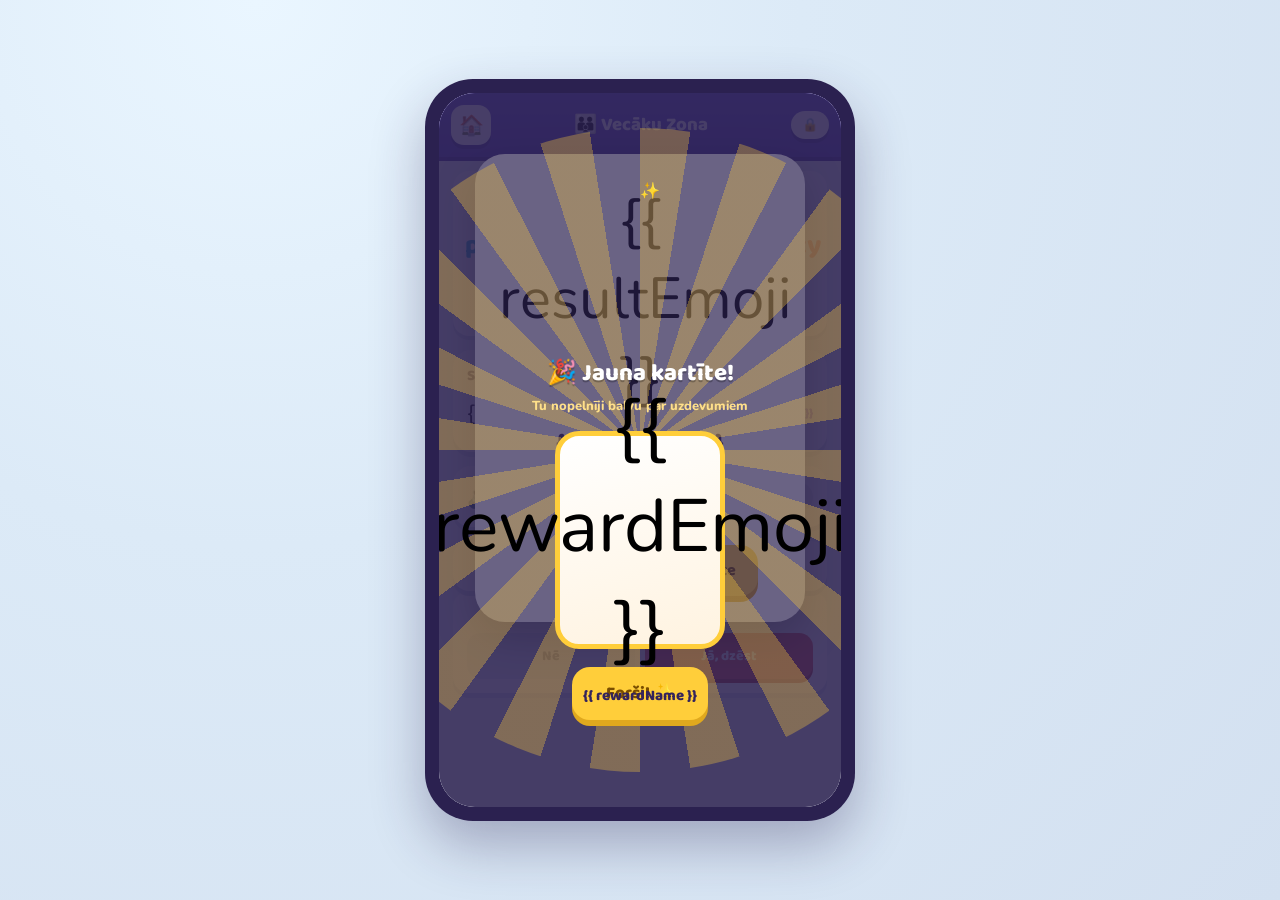
==== index.html @ 112d799c "v1.0" ====
<!doctype html>
<html lang="lv">
  <head>
    <meta charset="UTF-8" />
    <meta name="viewport" content="width=device-width, initial-scale=1.0" />
    <meta
      name="description"
      content="Prāta Piedzīvojumu Sala - bērnu attīstības mini spēļu sala"
    />
    <title>Prāta Piedzīvojumu Sala</title>
    <style>
      html,
      body {
        min-height: 100%;
        margin: 0;
        overflow-x: hidden;
        background: #dceaf7;
      }

      body {
        min-width: 320px;
      }

      .boot-error {
        min-height: 100dvh;
        display: grid;
        place-items: center;
        padding: 24px;
        color: #34245c;
        font: 800 18px/1.35 system-ui, sans-serif;
        text-align: center;
      }
    </style>
  </head>
  <body>
    <noscript>
      <div class="boot-error">
        Lai spēlētu Prāta Piedzīvojumu Salu, pārlūkā jābūt ieslēgtam JavaScript.
      </div>
    </noscript>

    <script>
      (async () => {
        const sourceUrl = "./Prata%20Sala.dc.html";
        const response = await fetch(sourceUrl);

        if (!response.ok) {
          throw new Error(`Neizdevās ielādēt spēli: ${response.status}`);
        }

        const source = await response.text();
        const sourceDoc = new DOMParser().parseFromString(source, "text/html");
        const sourceDc = sourceDoc.querySelector("x-dc");
        const sourceLogic = sourceDoc.querySelector("script[data-dc-script]");

        if (!sourceDc || !sourceLogic) {
          throw new Error("Spēles eksportā trūkst nepieciešamā x-dc satura.");
        }

        const page = Array.from(sourceDc.children).find(
          (node) => node.tagName.toLowerCase() === "div"
        );
        const pageChildren = Array.from(page.children);
        const prototypeSection = pageChildren[2];
        const playableFrame = prototypeSection
          ? Array.from(prototypeSection.children)[1]
          : null;

        if (!page || !playableFrame) {
          throw new Error("Spēles sākuma ekrānu neizdevās sagatavot.");
        }

        page.replaceChildren(playableFrame);
        page.setAttribute(
          "style",
          "min-height:100dvh; background:radial-gradient(circle at 20% 0%, #EAF6FF, #DCEAF7 40%, #D3E0F0 100%); font-family:'Nunito', sans-serif; padding:16px; display:grid; place-items:center; overflow:hidden;"
        );

        playableFrame.setAttribute(
          "style",
          "width:100%; max-width:430px; display:flex; justify-content:center;"
        );

        const deviceFrame = playableFrame.firstElementChild;
        if (deviceFrame) {
          deviceFrame.setAttribute(
            "style",
            "width:100%; max-width:430px; background:#2B2150; border-radius:clamp(30px, 10vw, 48px); padding:min(14px, 3.4vw); box-shadow:0 24px 54px rgba(43,33,80,.32);"
          );
        }

        const gameScreen = deviceFrame
          ? deviceFrame.querySelector('div[style*="aspect-ratio:9/16"]')
          : null;
        if (gameScreen) {
          gameScreen.style.borderRadius = "clamp(22px, 8vw, 36px)";
        }

        const dc = sourceDc.cloneNode(true);
        document.body.appendChild(dc);

        const logic = document.createElement("script");
        logic.type = "text/x-dc";
        logic.setAttribute("data-dc-script", "");
        logic.setAttribute(
          "data-props",
          sourceLogic.getAttribute("data-props") || "{}"
        );
        logic.textContent = sourceLogic.textContent || "";
        document.body.appendChild(logic);

        const runtime = document.createElement("script");
        runtime.src = "./support.js";
        document.head.appendChild(runtime);
      })().catch((error) => {
        console.error(error);
        document.body.innerHTML =
          '<div class="boot-error">Spēli pašlaik neizdevās ielādēt. Pārbaudi, vai visi faili ir augšupielādēti kopā.</div>';
      });
    </script>
  </body>
</html>
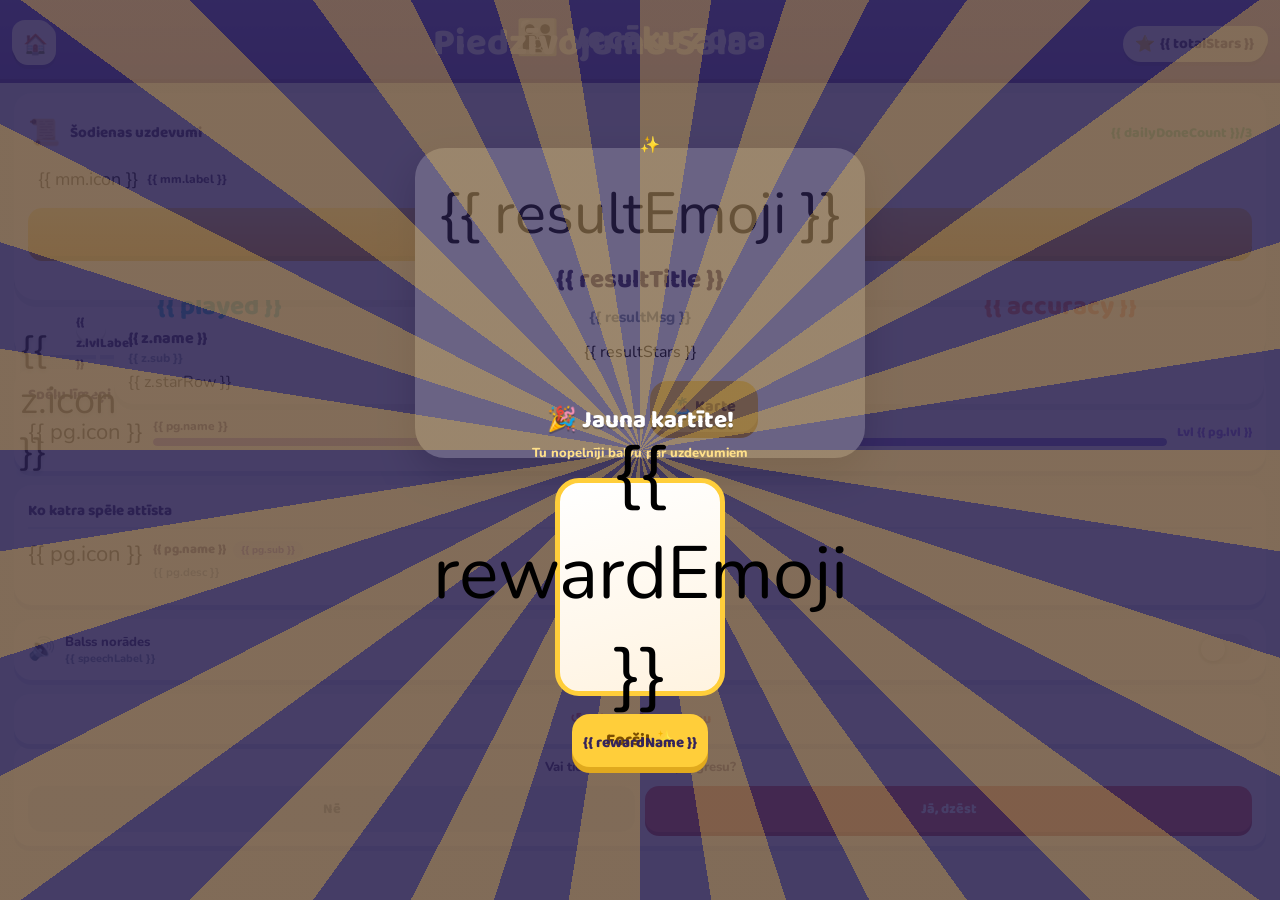
==== commit f0d90adc: "Fill the whole screen, add version marker and parent-facing description Layout — the app rendered a " ====
--- a/index.html
+++ b/index.html
@@ -2,7 +2,11 @@
 <html lang="lv">
   <head>
     <meta charset="UTF-8" />
-    <meta name="viewport" content="width=device-width, initial-scale=1.0" />
+    <!-- viewport-fit=cover is what makes env(safe-area-inset-*) non-zero -->
+    <meta
+      name="viewport"
+      content="width=device-width, initial-scale=1.0, viewport-fit=cover"
+    />
     <meta
       name="description"
       content="Prāta Piedzīvojumu Sala - bērnu attīstības mini spēļu sala"
@@ -29,6 +33,27 @@
         color: #34245c;
         font: 800 18px/1.35 system-ui, sans-serif;
         text-align: center;
+      }
+
+      /* The design board wraps the playable phone in a page of annotations and
+         a mock device bezel. index.html keeps only the screen and gives it the
+         whole viewport — position:fixed sidesteps the entire wrapper chain
+         (page -> frame -> device -> themeVars), so none of those need styling
+         at all. Custom properties still inherit through a fixed element, so
+         --sky-top and --u (from "Prata Sala.dc.html") keep working. */
+      [data-app="screen"] {
+        position: fixed;
+        inset: 0;
+        overflow: hidden;
+        font-family: "Nunito", sans-serif;
+        /* the theme's sky colour, so a notch or home-indicator inset blends in
+           instead of showing white */
+        background: var(--sky-top, #dceaf7);
+        /* screens inside are position:absolute inset:0, and absolute children
+           resolve against the padding box — so this keeps content clear of the
+           notch and home indicator */
+        padding: env(safe-area-inset-top) env(safe-area-inset-right)
+          env(safe-area-inset-bottom) env(safe-area-inset-left);
       }
     </style>
   </head>
@@ -57,43 +82,27 @@
           throw new Error("Spēles eksportā trūkst nepieciešamā x-dc satura.");
         }
 
-        const page = Array.from(sourceDc.children).find(
-          (node) => node.tagName.toLowerCase() === "div"
-        );
-        const pageChildren = Array.from(page.children);
-        const prototypeSection = pageChildren[2];
-        const playableFrame = prototypeSection
-          ? Array.from(prototypeSection.children)[1]
-          : null;
+        // The export is a design board: style comparisons, headings, and one
+        // playable phone. Select by data-app hook rather than child index so
+        // rearranging the board can't silently mount the wrong subtree.
+        const page = sourceDc.querySelector('[data-app="page"]');
+        const playableFrame = sourceDc.querySelector('[data-app="frame"]');
 
         if (!page || !playableFrame) {
           throw new Error("Spēles sākuma ekrānu neizdevās sagatavot.");
         }
 
+        // Drop the annotations, keep the screen. These all carry board-layout
+        // inline styles that only make sense on the board — the bezel, the
+        // 430px frame, the 9:16 aspect ratio and rounded corners. Clearing them
+        // hands layout to the [data-app] rules in this file's stylesheet.
         page.replaceChildren(playableFrame);
-        page.setAttribute(
-          "style",
-          "min-height:100dvh; background:radial-gradient(circle at 20% 0%, #EAF6FF, #DCEAF7 40%, #D3E0F0 100%); font-family:'Nunito', sans-serif; padding:16px; display:grid; place-items:center; overflow:hidden;"
-        );
-
-        playableFrame.setAttribute(
-          "style",
-          "width:100%; max-width:430px; display:flex; justify-content:center;"
-        );
-
-        const deviceFrame = playableFrame.firstElementChild;
-        if (deviceFrame) {
-          deviceFrame.setAttribute(
-            "style",
-            "width:100%; max-width:430px; background:#2B2150; border-radius:clamp(30px, 10vw, 48px); padding:min(14px, 3.4vw); box-shadow:0 24px 54px rgba(43,33,80,.32);"
-          );
-        }
-
-        const gameScreen = deviceFrame
-          ? deviceFrame.querySelector('div[style*="aspect-ratio:9/16"]')
-          : null;
-        if (gameScreen) {
-          gameScreen.style.borderRadius = "clamp(22px, 8vw, 36px)";
+        page.removeAttribute("style");
+        playableFrame.removeAttribute("style");
+        for (const hook of ["device", "screen"]) {
+          playableFrame
+            .querySelector(`[data-app="${hook}"]`)
+            ?.removeAttribute("style");
         }
 
         const dc = sourceDc.cloneNode(true);
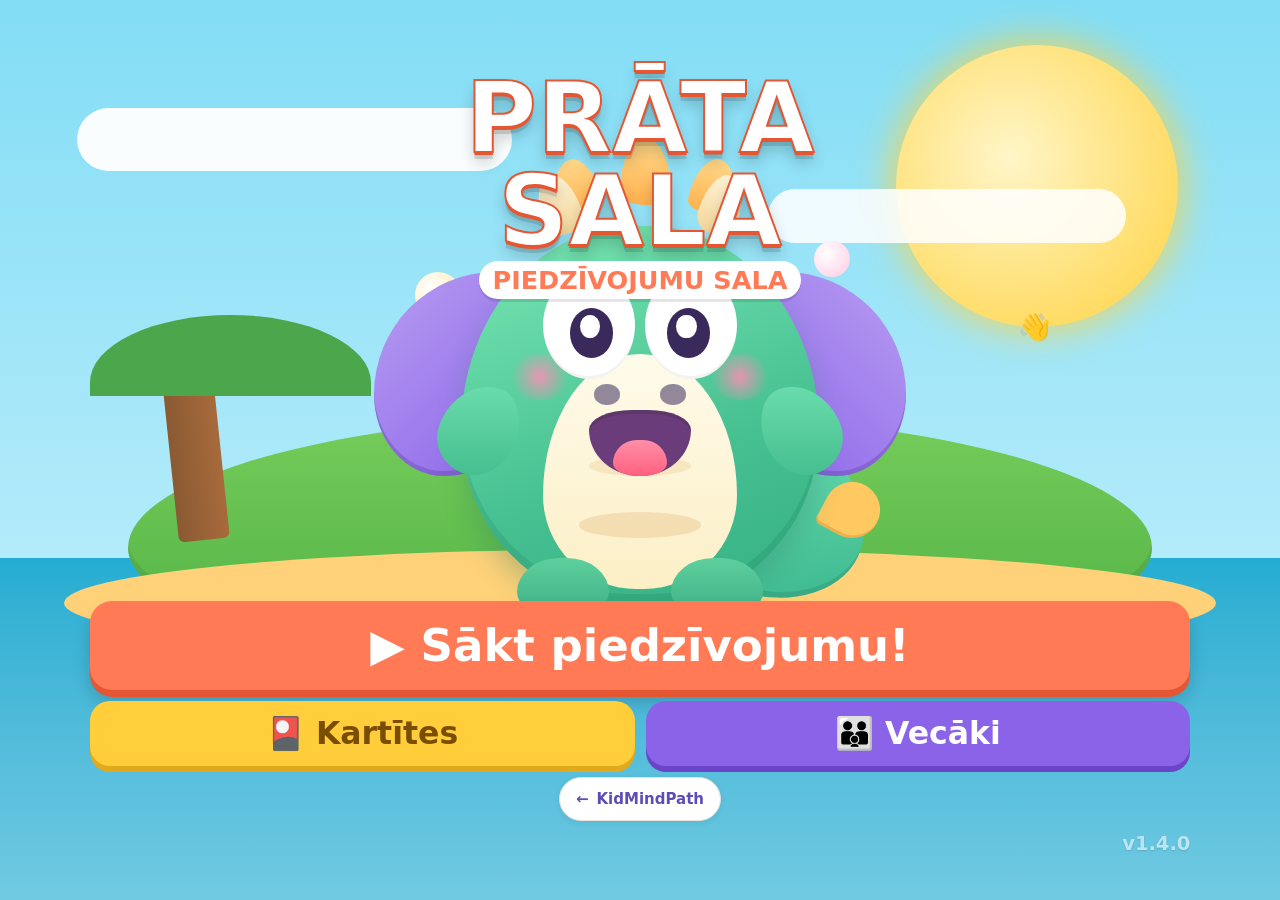
==== commit 546da6e3: "Adopt the KidMindPath design system The font declarations in this app were not true. index.html aske" ====
--- a/index.html
+++ b/index.html
@@ -11,7 +11,38 @@
       name="description"
       content="Prāta Piedzīvojumu Sala - bērnu attīstības mini spēļu sala"
     />
+    <!-- Since React, Babel and the fonts were vendored into ./vendor and
+         ./shared, this app makes no third-party requests at all and the policy
+         can say so. 'unsafe-eval' and 'unsafe-inline' are unavoidable and not
+         incidental: support.js is a design-board runtime that compiles the
+         game with Babel and evaluates it through `new Function`, and every
+         element in "Prata Sala.dc.html" is styled with a style attribute.
+         With those keywords present script-src stops approximately nothing —
+         it is here for the origin restriction, not as an XSS defence.
+
+         What still does real work: connect-src, img-src and font-src pinned to
+         'self' leave injected code nowhere to send data, and
+         object-src/base-uri/form-action close the usual side doors.
+
+         frame-ancestors is deliberately absent — browsers ignore it in a
+         <meta> policy and log an error, and GitHub Pages cannot set headers. -->
+    <meta
+      http-equiv="Content-Security-Policy"
+      content="default-src 'self'; script-src 'self' 'unsafe-eval' 'unsafe-inline'; style-src 'self' 'unsafe-inline'; img-src 'self' data:; font-src 'self'; media-src 'self'; connect-src 'self'; base-uri 'none'; form-action 'none'; object-src 'none'"
+    />
+    <meta name="referrer" content="no-referrer" />
+    <meta name="theme-color" content="#dceaf7" />
+    <!-- Without this the browser falls back to requesting /favicon.ico, which
+         does not exist here and 404'd on every load. -->
+    <link rel="icon" href="./favicon.svg" type="image/svg+xml" />
     <title>Prāta Piedzīvojumu Sala</title>
+    <!-- KidMindPath design system. This is what makes the "Nunito" below an
+         actual font: the family was named here from the start, but nothing
+         ever loaded it, so the game shipped in whatever generic sans-serif the
+         device happened to pick. -->
+    <link rel="stylesheet" href="./shared/kidmindpath-fonts.css" />
+    <link rel="stylesheet" href="./shared/kidmindpath-tokens.css" />
+    <link rel="stylesheet" href="./shared/kidmindpath-ui.css" />
     <style>
       html,
       body {
@@ -31,7 +62,7 @@
         place-items: center;
         padding: 24px;
         color: #34245c;
-        font: 800 18px/1.35 system-ui, sans-serif;
+        font: 700 18px/1.35 var(--kmp-font-display);
         text-align: center;
       }
 
@@ -45,7 +76,7 @@
         position: fixed;
         inset: 0;
         overflow: hidden;
-        font-family: "Nunito", sans-serif;
+        font-family: var(--kmp-font-body);
         /* the theme's sky colour, so a notch or home-indicator inset blends in
            instead of showing white */
         background: var(--sky-top, #dceaf7);
--- a/shared/kidmindpath-fonts.css
+++ b/shared/kidmindpath-fonts.css
@@ -0,0 +1,176 @@
+/* kidmindpath-shared v1.0.0 — @font-face only. Do not edit in an app copy;
+   edit Hifistereo.github.io/shared/ and re-sync. See shared/README.md. */
+
+/* Fredoka + Nunito, vendored from Google Fonts (latin + latin-ext).
+   latin-ext carries the Latvian diacritics: ā ē ī ū ķ ļ ņ ģ š ž č. */
+
+
+/* Fredoka 400 normal latin-ext */
+@font-face {font-family: 'Fredoka';
+  font-style: normal;
+  font-weight: 400;
+  font-stretch: 100%;
+  font-display: swap;
+  src: url(fonts/fredoka-400-normal-latin-ext.woff2) format('woff2');
+  unicode-range: U+0100-02BA, U+02BD-02C5, U+02C7-02CC, U+02CE-02D7, U+02DD-02FF, U+0304, U+0308, U+0329, U+1D00-1DBF, U+1E00-1E9F, U+1EF2-1EFF, U+2020, U+20A0-20AB, U+20AD-20C0, U+2113, U+2C60-2C7F, U+A720-A7FF;
+}
+
+/* Fredoka 400 normal latin */
+@font-face {font-family: 'Fredoka';
+  font-style: normal;
+  font-weight: 400;
+  font-stretch: 100%;
+  font-display: swap;
+  src: url(fonts/fredoka-400-normal-latin.woff2) format('woff2');
+  unicode-range: U+0000-00FF, U+0131, U+0152-0153, U+02BB-02BC, U+02C6, U+02DA, U+02DC, U+0304, U+0308, U+0329, U+2000-206F, U+20AC, U+2122, U+2191, U+2193, U+2212, U+2215, U+FEFF, U+FFFD;
+}
+
+/* Fredoka 500 normal latin-ext */
+@font-face {font-family: 'Fredoka';
+  font-style: normal;
+  font-weight: 500;
+  font-stretch: 100%;
+  font-display: swap;
+  src: url(fonts/fredoka-500-normal-latin-ext.woff2) format('woff2');
+  unicode-range: U+0100-02BA, U+02BD-02C5, U+02C7-02CC, U+02CE-02D7, U+02DD-02FF, U+0304, U+0308, U+0329, U+1D00-1DBF, U+1E00-1E9F, U+1EF2-1EFF, U+2020, U+20A0-20AB, U+20AD-20C0, U+2113, U+2C60-2C7F, U+A720-A7FF;
+}
+
+/* Fredoka 500 normal latin */
+@font-face {font-family: 'Fredoka';
+  font-style: normal;
+  font-weight: 500;
+  font-stretch: 100%;
+  font-display: swap;
+  src: url(fonts/fredoka-500-normal-latin.woff2) format('woff2');
+  unicode-range: U+0000-00FF, U+0131, U+0152-0153, U+02BB-02BC, U+02C6, U+02DA, U+02DC, U+0304, U+0308, U+0329, U+2000-206F, U+20AC, U+2122, U+2191, U+2193, U+2212, U+2215, U+FEFF, U+FFFD;
+}
+
+/* Fredoka 600 normal latin-ext */
+@font-face {font-family: 'Fredoka';
+  font-style: normal;
+  font-weight: 600;
+  font-stretch: 100%;
+  font-display: swap;
+  src: url(fonts/fredoka-600-normal-latin-ext.woff2) format('woff2');
+  unicode-range: U+0100-02BA, U+02BD-02C5, U+02C7-02CC, U+02CE-02D7, U+02DD-02FF, U+0304, U+0308, U+0329, U+1D00-1DBF, U+1E00-1E9F, U+1EF2-1EFF, U+2020, U+20A0-20AB, U+20AD-20C0, U+2113, U+2C60-2C7F, U+A720-A7FF;
+}
+
+/* Fredoka 600 normal latin */
+@font-face {font-family: 'Fredoka';
+  font-style: normal;
+  font-weight: 600;
+  font-stretch: 100%;
+  font-display: swap;
+  src: url(fonts/fredoka-600-normal-latin.woff2) format('woff2');
+  unicode-range: U+0000-00FF, U+0131, U+0152-0153, U+02BB-02BC, U+02C6, U+02DA, U+02DC, U+0304, U+0308, U+0329, U+2000-206F, U+20AC, U+2122, U+2191, U+2193, U+2212, U+2215, U+FEFF, U+FFFD;
+}
+
+/* Fredoka 700 normal latin-ext */
+@font-face {font-family: 'Fredoka';
+  font-style: normal;
+  font-weight: 700;
+  font-stretch: 100%;
+  font-display: swap;
+  src: url(fonts/fredoka-700-normal-latin-ext.woff2) format('woff2');
+  unicode-range: U+0100-02BA, U+02BD-02C5, U+02C7-02CC, U+02CE-02D7, U+02DD-02FF, U+0304, U+0308, U+0329, U+1D00-1DBF, U+1E00-1E9F, U+1EF2-1EFF, U+2020, U+20A0-20AB, U+20AD-20C0, U+2113, U+2C60-2C7F, U+A720-A7FF;
+}
+
+/* Fredoka 700 normal latin */
+@font-face {font-family: 'Fredoka';
+  font-style: normal;
+  font-weight: 700;
+  font-stretch: 100%;
+  font-display: swap;
+  src: url(fonts/fredoka-700-normal-latin.woff2) format('woff2');
+  unicode-range: U+0000-00FF, U+0131, U+0152-0153, U+02BB-02BC, U+02C6, U+02DA, U+02DC, U+0304, U+0308, U+0329, U+2000-206F, U+20AC, U+2122, U+2191, U+2193, U+2212, U+2215, U+FEFF, U+FFFD;
+}
+
+/* Nunito 700 italic latin-ext */
+@font-face {font-family: 'Nunito';
+  font-style: italic;
+  font-weight: 700;
+  font-display: swap;
+  src: url(fonts/nunito-700-italic-latin-ext.woff2) format('woff2');
+  unicode-range: U+0100-02BA, U+02BD-02C5, U+02C7-02CC, U+02CE-02D7, U+02DD-02FF, U+0304, U+0308, U+0329, U+1D00-1DBF, U+1E00-1E9F, U+1EF2-1EFF, U+2020, U+20A0-20AB, U+20AD-20C0, U+2113, U+2C60-2C7F, U+A720-A7FF;
+}
+
+/* Nunito 700 italic latin */
+@font-face {font-family: 'Nunito';
+  font-style: italic;
+  font-weight: 700;
+  font-display: swap;
+  src: url(fonts/nunito-700-italic-latin.woff2) format('woff2');
+  unicode-range: U+0000-00FF, U+0131, U+0152-0153, U+02BB-02BC, U+02C6, U+02DA, U+02DC, U+0304, U+0308, U+0329, U+2000-206F, U+20AC, U+2122, U+2191, U+2193, U+2212, U+2215, U+FEFF, U+FFFD;
+}
+
+/* Nunito 400 normal latin-ext */
+@font-face {font-family: 'Nunito';
+  font-style: normal;
+  font-weight: 400;
+  font-display: swap;
+  src: url(fonts/nunito-400-normal-latin-ext.woff2) format('woff2');
+  unicode-range: U+0100-02BA, U+02BD-02C5, U+02C7-02CC, U+02CE-02D7, U+02DD-02FF, U+0304, U+0308, U+0329, U+1D00-1DBF, U+1E00-1E9F, U+1EF2-1EFF, U+2020, U+20A0-20AB, U+20AD-20C0, U+2113, U+2C60-2C7F, U+A720-A7FF;
+}
+
+/* Nunito 400 normal latin */
+@font-face {font-family: 'Nunito';
+  font-style: normal;
+  font-weight: 400;
+  font-display: swap;
+  src: url(fonts/nunito-400-normal-latin.woff2) format('woff2');
+  unicode-range: U+0000-00FF, U+0131, U+0152-0153, U+02BB-02BC, U+02C6, U+02DA, U+02DC, U+0304, U+0308, U+0329, U+2000-206F, U+20AC, U+2122, U+2191, U+2193, U+2212, U+2215, U+FEFF, U+FFFD;
+}
+
+/* Nunito 600 normal latin-ext */
+@font-face {font-family: 'Nunito';
+  font-style: normal;
+  font-weight: 600;
+  font-display: swap;
+  src: url(fonts/nunito-600-normal-latin-ext.woff2) format('woff2');
+  unicode-range: U+0100-02BA, U+02BD-02C5, U+02C7-02CC, U+02CE-02D7, U+02DD-02FF, U+0304, U+0308, U+0329, U+1D00-1DBF, U+1E00-1E9F, U+1EF2-1EFF, U+2020, U+20A0-20AB, U+20AD-20C0, U+2113, U+2C60-2C7F, U+A720-A7FF;
+}
+
+/* Nunito 600 normal latin */
+@font-face {font-family: 'Nunito';
+  font-style: normal;
+  font-weight: 600;
+  font-display: swap;
+  src: url(fonts/nunito-600-normal-latin.woff2) format('woff2');
+  unicode-range: U+0000-00FF, U+0131, U+0152-0153, U+02BB-02BC, U+02C6, U+02DA, U+02DC, U+0304, U+0308, U+0329, U+2000-206F, U+20AC, U+2122, U+2191, U+2193, U+2212, U+2215, U+FEFF, U+FFFD;
+}
+
+/* Nunito 700 normal latin-ext */
+@font-face {font-family: 'Nunito';
+  font-style: normal;
+  font-weight: 700;
+  font-display: swap;
+  src: url(fonts/nunito-700-normal-latin-ext.woff2) format('woff2');
+  unicode-range: U+0100-02BA, U+02BD-02C5, U+02C7-02CC, U+02CE-02D7, U+02DD-02FF, U+0304, U+0308, U+0329, U+1D00-1DBF, U+1E00-1E9F, U+1EF2-1EFF, U+2020, U+20A0-20AB, U+20AD-20C0, U+2113, U+2C60-2C7F, U+A720-A7FF;
+}
+
+/* Nunito 700 normal latin */
+@font-face {font-family: 'Nunito';
+  font-style: normal;
+  font-weight: 700;
+  font-display: swap;
+  src: url(fonts/nunito-700-normal-latin.woff2) format('woff2');
+  unicode-range: U+0000-00FF, U+0131, U+0152-0153, U+02BB-02BC, U+02C6, U+02DA, U+02DC, U+0304, U+0308, U+0329, U+2000-206F, U+20AC, U+2122, U+2191, U+2193, U+2212, U+2215, U+FEFF, U+FFFD;
+}
+
+/* Nunito 800 normal latin-ext */
+@font-face {font-family: 'Nunito';
+  font-style: normal;
+  font-weight: 800;
+  font-display: swap;
+  src: url(fonts/nunito-800-normal-latin-ext.woff2) format('woff2');
+  unicode-range: U+0100-02BA, U+02BD-02C5, U+02C7-02CC, U+02CE-02D7, U+02DD-02FF, U+0304, U+0308, U+0329, U+1D00-1DBF, U+1E00-1E9F, U+1EF2-1EFF, U+2020, U+20A0-20AB, U+20AD-20C0, U+2113, U+2C60-2C7F, U+A720-A7FF;
+}
+
+/* Nunito 800 normal latin */
+@font-face {font-family: 'Nunito';
+  font-style: normal;
+  font-weight: 800;
+  font-display: swap;
+  src: url(fonts/nunito-800-normal-latin.woff2) format('woff2');
+  unicode-range: U+0000-00FF, U+0131, U+0152-0153, U+02BB-02BC, U+02C6, U+02DA, U+02DC, U+0304, U+0308, U+0329, U+2000-206F, U+20AC, U+2122, U+2191, U+2193, U+2212, U+2215, U+FEFF, U+FFFD;
+}
--- a/shared/kidmindpath-tokens.css
+++ b/shared/kidmindpath-tokens.css
@@ -0,0 +1,133 @@
+/* kidmindpath-shared v1.0.0 — design tokens. Do not edit in an app copy;
+   edit Hifistereo.github.io/shared/ and re-sync. See shared/README.md.
+
+   Custom properties only. Dropping this file into an app changes nothing
+   until something references a token, so it is always safe to add first and
+   adopt gradually.
+
+   Naming: every token is prefixed --kmp- so it can never collide with an
+   app's own variables. Apps keep their existing variable names and repoint
+   them at these, rather than renaming call sites across their components. */
+
+:root {
+  /* ---- Neutrals -------------------------------------------------------
+     Warm cream rather than white. Six sites on the same domain reading as
+     one product depends more on a shared paper colour than on anything
+     else here. */
+  --kmp-paper:        #fffaf2;   /* page background */
+  --kmp-paper-sunk:   #f4eee6;   /* footers, wells, inset areas */
+  --kmp-surface:      #ffffff;   /* cards and raised panels */
+  --kmp-line:         #e7e0d7;   /* hairline borders on paper */
+
+  --kmp-ink:          #24213b;   /* body + headings          14.9:1 on paper */
+  --kmp-ink-soft:     #68647a;   /* secondary copy            5.5:1 on paper */
+
+  /* ---- Brand ----------------------------------------------------------
+     The KidMindPath purple. Used for the wordmark, the hub's primary
+     actions, and the .kmp-home control in every app. */
+  --kmp-brand:        #5f4bb6;   /*  6.4:1 on paper, white on it 6.6:1 */
+  --kmp-brand-deep:   #42317f;   /* pressed state / --kmp-edge shade */
+  --kmp-brand-tint:   #f0ecff;
+  --kmp-sun:          #ffc857;   /* focus ring + highlight, never text */
+
+  /* ---- Type -----------------------------------------------------------
+     Fredoka for anything a child reads as a label; Nunito for prose.
+     Both are loaded by kidmindpath-fonts.css — link that file too, or
+     these stacks silently fall through to the system font, which is the
+     bug this design system exists to fix.
+
+     Available weights are exactly: Fredoka 400/500/600/700,
+     Nunito 400/600/700/700-italic/800. Asking for anything else gets a
+     synthesised face that looks wrong. Do not use 850. */
+  --kmp-font-display: 'Fredoka', 'Nunito', system-ui, sans-serif;
+  --kmp-font-body:    'Nunito', system-ui, -apple-system, 'Segoe UI', sans-serif;
+
+  --kmp-t-xs:   0.8125rem;
+  --kmp-t-sm:   0.9375rem;
+  --kmp-t-md:   1.0625rem;
+  --kmp-t-lg:   clamp(1.25rem, 3.2vw, 1.75rem);
+  --kmp-t-xl:   clamp(1.75rem, 5vw, 2.75rem);
+  --kmp-t-2xl:  clamp(2.25rem, 8vw, 4rem);
+  --kmp-t-3xl:  clamp(2.7rem, 6vw, 5.4rem);   /* hub hero only */
+
+  /* ---- Space (8px base) ---------------------------------------------- */
+  --kmp-s-1: 0.25rem;
+  --kmp-s-2: 0.5rem;
+  --kmp-s-3: 0.75rem;
+  --kmp-s-4: 1rem;
+  --kmp-s-5: 1.5rem;
+  --kmp-s-6: 2rem;
+  --kmp-s-7: 3rem;
+  --kmp-s-8: 4rem;
+
+  /* ---- Radii ----------------------------------------------------------
+     Generously round throughout: it is the fastest visual cue that a
+     surface belongs to this family rather than to a generic web page. */
+  --kmp-r-sm:   0.5rem;
+  --kmp-r-md:   1rem;
+  --kmp-r-lg:   1.5rem;
+  --kmp-r-xl:   2rem;
+  --kmp-r-pill: 999px;
+
+  /* ---- Elevation ------------------------------------------------------ */
+  --kmp-shadow-1: 0 2px 6px rgba(29, 39, 51, .08);
+  --kmp-shadow-2: 0 6px 18px rgba(29, 39, 51, .12);
+  --kmp-shadow-3: 0 14px 34px rgba(29, 39, 51, .18);
+  /* The chunky bottom lip that makes a control look physically pressable
+     to a small child. Pair it with a translateY on :active so the button
+     visibly travels down onto the page. */
+  --kmp-edge: 0 6px 0 rgba(0, 0, 0, .14);
+
+  /* ---- Motion --------------------------------------------------------- */
+  --kmp-ease-out:    cubic-bezier(.22, 1, .36, 1);
+  --kmp-ease-bounce: cubic-bezier(.34, 1.56, .64, 1);
+  --kmp-dur-fast: 150ms;
+  --kmp-dur:      280ms;
+  --kmp-dur-slow: 600ms;
+
+  /* ---- Touch ----------------------------------------------------------
+     Floor for anything a child taps. Apps aimed at toddlers raise it
+     further (ENG-learning goes to 112px for its 2-4 track). */
+  --kmp-tap-min: 88px;
+
+  /* ---- Per-app accents ------------------------------------------------
+     Each app owns one hue, drawn from its own existing palette, so a child
+     can tell the five apps apart at a glance while everything structural
+     stays shared. The hub's cards use these same values, so a card is a
+     preview of the app it opens.
+
+     Three roles, and they are not interchangeable:
+       -tint  card / panel background
+       -hue   DECORATIVE ONLY — icon fills, rules, progress. Never text.
+              Paint's gold carries white text at only 2.8:1.
+       -ink   text on paper or tint, AND button background with white text
+       -line  border on tint
+
+     Every -ink is >= 4.9:1 on both paper and its own tint, and white on
+     every -ink is >= 5.4:1. Verified, not eyeballed. */
+
+  --kmp-prata-tint: #f0ebfd;
+  --kmp-prata-hue:  #7a55d6;
+  --kmp-prata-ink:  #5a3aa8;
+  --kmp-prata-line: #ddd2f8;
+
+  --kmp-paint-tint: #fdf3da;
+  --kmp-paint-hue:  #cf8f16;
+  --kmp-paint-ink:  #8b6200;
+  --kmp-paint-line: #f2e0ae;
+
+  --kmp-kidla-tint: #fbeaf5;
+  --kmp-kidla-hue:  #b04b8f;
+  --kmp-kidla-ink:  #82346a;
+  --kmp-kidla-line: #f2cfe5;
+
+  --kmp-eng-tint:   #e6f4f9;
+  --kmp-eng-hue:    #1b7f9e;
+  --kmp-eng-ink:    #126782;
+  --kmp-eng-line:   #c3e3ee;
+
+  --kmp-memory-tint: #e9f4ed;
+  --kmp-memory-hue:  #3f7f59;
+  --kmp-memory-ink:  #2e6544;
+  --kmp-memory-line: #c9e3d3;
+}
--- a/shared/kidmindpath-ui.css
+++ b/shared/kidmindpath-ui.css
@@ -0,0 +1,140 @@
+/* kidmindpath-shared v1.0.0 — UI primitives. Do not edit in an app copy;
+   edit Hifistereo.github.io/shared/ and re-sync. See shared/README.md.
+
+   Optional layer. Requires kidmindpath-tokens.css and kidmindpath-fonts.css.
+   An app can take the tokens without taking this file; most apps only need
+   .kmp-home from here. */
+
+/* ---- Shared focus ring -------------------------------------------------
+   Wrapped in :where() so it has ZERO specificity. It gives every app the
+   same high-visibility focus ring for free, and any rule an app already has
+   beats it without needing !important. */
+:where(a, button, input, select, textarea, summary, [tabindex]):focus-visible {
+  outline: 4px solid var(--kmp-sun);
+  outline-offset: 3px;
+}
+
+/* ---- .kmp-home ---------------------------------------------------------
+   The way back to kidmindpath.com from inside an app. Same markup and
+   geometry in all five:
+
+     <a class="kmp-home" href="https://www.kidmindpath.com/">
+       <span aria-hidden="true">&#8592;</span> KidMindPath
+     </a>
+
+   Absolute URL on purpose: the apps are also reachable at
+   hifistereo.github.io/<repo>/, where a root-relative "/" would land on the
+   wrong site.
+
+   Belongs on an app's start/menu screen only, never beside a running
+   activity — a control that exits the game is not something to put under a
+   toddler's hand mid-play. */
+.kmp-home {
+  display: inline-flex;
+  align-items: center;
+  gap: var(--kmp-s-2);
+  min-height: 44px;
+  padding: 0 var(--kmp-s-4);
+  color: var(--kmp-brand);
+  background: var(--kmp-surface);
+  border: 1px solid var(--kmp-line);
+  border-radius: var(--kmp-r-pill);
+  box-shadow: var(--kmp-shadow-1);
+  font-family: var(--kmp-font-display);
+  font-size: var(--kmp-t-sm);
+  font-weight: 600;
+  line-height: 1;
+  text-decoration: none;
+  white-space: nowrap;
+  transition: transform var(--kmp-dur-fast) var(--kmp-ease-out),
+              box-shadow var(--kmp-dur-fast) var(--kmp-ease-out);
+}
+
+.kmp-home:hover {
+  box-shadow: var(--kmp-shadow-2);
+}
+
+.kmp-home:active {
+  transform: translateY(1px);
+}
+
+/* Overlay variant for apps whose start screen is a full-bleed illustration
+   with no header to sit in. Clears the notch and the rounded-display
+   corners; the tap target stays 44px regardless. */
+.kmp-home--float {
+  position: absolute;
+  z-index: 30;
+  top: calc(env(safe-area-inset-top, 0px) + var(--kmp-s-3));
+  left: calc(env(safe-area-inset-left, 0px) + var(--kmp-s-3));
+  background: rgba(255, 255, 255, .92);
+  -webkit-backdrop-filter: blur(6px);
+  backdrop-filter: blur(6px);
+}
+
+/* ---- .kmp-btn ----------------------------------------------------------
+   Chunky pressable button. Set --kmp-btn-bg to an app's -ink token (never a
+   -hue token: those do not carry white text at AA) and --kmp-btn-edge to a
+   darker shade of it. */
+.kmp-btn {
+  --kmp-btn-bg: var(--kmp-brand);
+  --kmp-btn-edge: var(--kmp-brand-deep);
+  display: inline-flex;
+  align-items: center;
+  justify-content: center;
+  gap: var(--kmp-s-2);
+  min-height: 52px;
+  padding: 0 var(--kmp-s-5);
+  color: #fff;
+  background: var(--kmp-btn-bg);
+  border: none;
+  border-radius: var(--kmp-r-md);
+  box-shadow: 0 8px 0 var(--kmp-btn-edge);
+  font-family: var(--kmp-font-display);
+  font-size: var(--kmp-t-md);
+  font-weight: 600;
+  text-decoration: none;
+  cursor: pointer;
+  transition: transform var(--kmp-dur-fast) var(--kmp-ease-out),
+              box-shadow var(--kmp-dur-fast) var(--kmp-ease-out);
+}
+
+.kmp-btn:hover {
+  transform: translateY(2px);
+  box-shadow: 0 6px 0 var(--kmp-btn-edge);
+}
+
+.kmp-btn:active {
+  transform: translateY(6px);
+  box-shadow: 0 2px 0 var(--kmp-btn-edge);
+}
+
+/* ---- .kmp-card ---------------------------------------------------------
+   Tinted panel. Set --kmp-card-tint / --kmp-card-line from one app's accent
+   trio, e.g. on the hub each game card carries that game's own hue. */
+.kmp-card {
+  --kmp-card-tint: var(--kmp-surface);
+  --kmp-card-line: var(--kmp-line);
+  display: flex;
+  flex-direction: column;
+  padding: var(--kmp-s-5);
+  color: var(--kmp-ink);
+  background: var(--kmp-card-tint);
+  border: 1px solid var(--kmp-card-line);
+  border-radius: var(--kmp-r-xl);
+  box-shadow: 0 8px 0 var(--kmp-card-line);
+}
+
+/* ---- Motion ------------------------------------------------------------ */
+@media (prefers-reduced-motion: reduce) {
+  .kmp-home,
+  .kmp-btn,
+  .kmp-card {
+    transition-duration: .01ms;
+  }
+
+  .kmp-home:active,
+  .kmp-btn:hover,
+  .kmp-btn:active {
+    transform: none;
+  }
+}
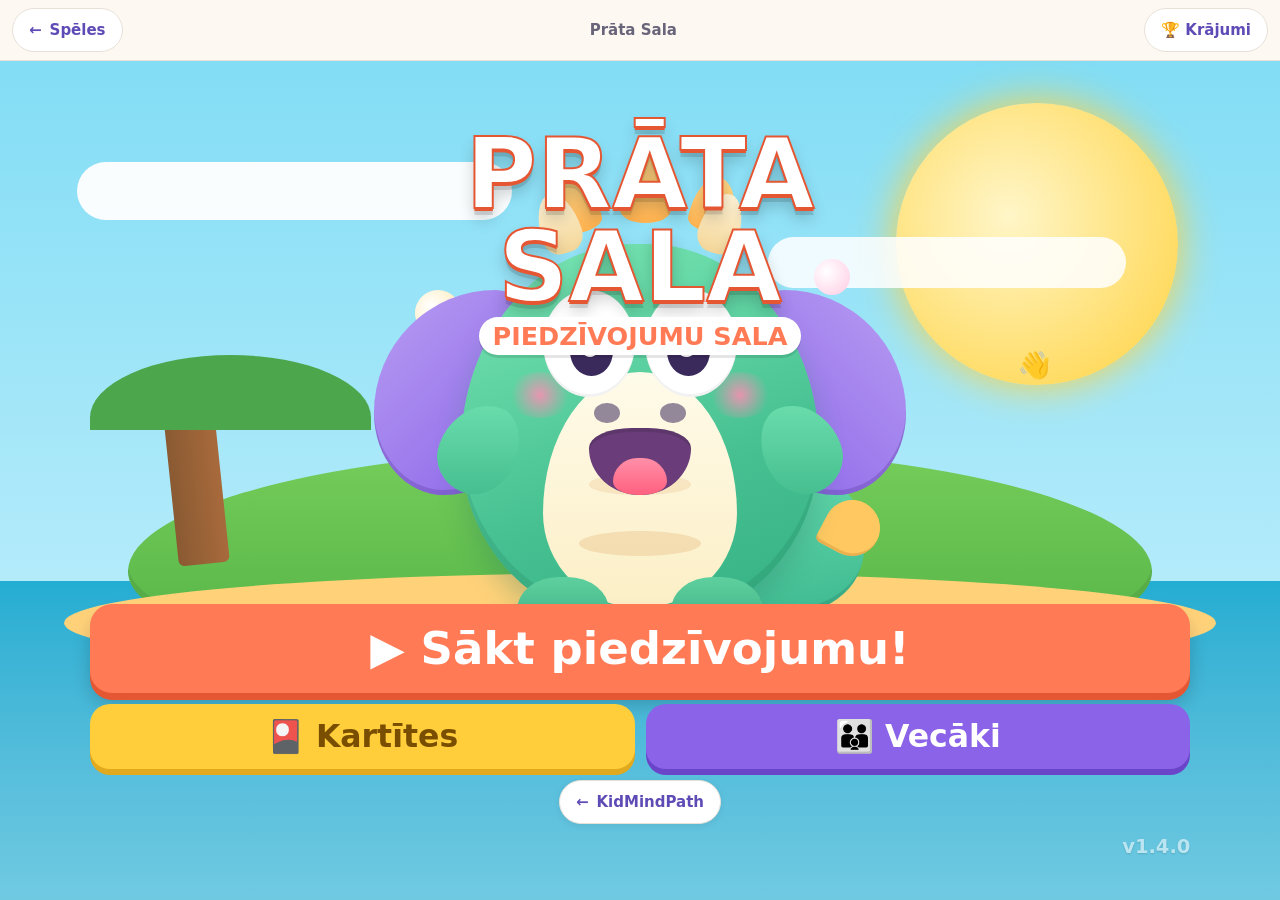
==== commit 233cb0a6: "Per-child progress and the bar back to the hub Two children sharing a tablet overwrote each other's " ====
--- a/index.html
+++ b/index.html
@@ -43,6 +43,9 @@
     <link rel="stylesheet" href="./shared/kidmindpath-fonts.css" />
     <link rel="stylesheet" href="./shared/kidmindpath-tokens.css" />
     <link rel="stylesheet" href="./shared/kidmindpath-ui.css" />
+    <!-- Classic script. Must load before the game: "Prata Sala.dc.html"
+         reads window.KMP at module scope to namespace SAVE_KEY. -->
+    <script src="./shared/kmp.js"></script>
     <style>
       html,
       body {
@@ -54,6 +57,11 @@
 
       body {
         min-width: 320px;
+        /* The game sets its own font on [data-app="screen"], so this changes
+           nothing visible today. Without it, though, <body> inherits the
+           browser default, and anything that ever renders outside the screen
+           element lands in Times New Roman. */
+        font-family: var(--kmp-font-body);
       }
 
       .boot-error {
@@ -74,7 +82,10 @@
          --sky-top and --u (from "Prata Sala.dc.html") keep working. */
       [data-app="screen"] {
         position: fixed;
-        inset: 0;
+        /* The KidMindPath bar is fixed over the top of the viewport, so the
+           screen has to start below it. --kmp-bar-h is published by
+           shared/kmp.js and is 0 when there is no bar. */
+        inset: var(--kmp-bar-h, 0px) 0 0 0;
         overflow: hidden;
         font-family: var(--kmp-font-body);
         /* the theme's sky colour, so a notch or home-indicator inset blends in
@@ -152,6 +163,21 @@
         const runtime = document.createElement("script");
         runtime.src = "./support.js";
         document.head.appendChild(runtime);
+
+        // The bar back to the hub. Its onLeave flushes progress, because this
+        // game saves at round boundaries rather than continuously and the bar
+        // leaves on a plain tap — see componentDidMount in the board export,
+        // which publishes __prataSaveProgress.
+        try {
+          window.KMP &&
+            window.KMP.homeBar({
+              appId: "PrataSala",
+              title: "Prāta Sala",
+              onLeave: () => window.__prataSaveProgress && window.__prataSaveProgress(),
+            });
+        } catch (error) {
+          console.error("kmp: bar failed to mount", error);
+        }
       })().catch((error) => {
         console.error(error);
         document.body.innerHTML =
--- a/shared/kidmindpath-ui.css
+++ b/shared/kidmindpath-ui.css
@@ -1,9 +1,9 @@
-/* kidmindpath-shared v1.0.0 — UI primitives. Do not edit in an app copy;
+/* kidmindpath-shared v1.1.0 — UI primitives. Do not edit in an app copy;
    edit Hifistereo.github.io/shared/ and re-sync. See shared/README.md.
 
    Optional layer. Requires kidmindpath-tokens.css and kidmindpath-fonts.css.
    An app can take the tokens without taking this file; most apps only need
-   .kmp-home from here. */
+   .kmp-bar from here. */
 
 /* ---- Shared focus ring -------------------------------------------------
    Wrapped in :where() so it has ZERO specificity. It gives every app the
@@ -71,6 +71,77 @@
   backdrop-filter: blur(6px);
 }
 
+/* ---- .kmp-bar ----------------------------------------------------------
+   The way back to the hub from inside a game, built by KMP.homeBar() in
+   kmp.js. Fixed to the top of every screen and always visible, so swapping
+   games never means hunting for a link.
+
+   It leaves on a plain tap. That is a deliberate choice and it has a cost: a
+   child mid-activity can hit it and end the round. Games mitigate by saving
+   round state in the onLeave callback rather than by hiding the control.
+
+   Height is published as --kmp-bar-h by kmp.js (measured, not guessed, because
+   the safe-area inset changes it). Every game must make room for it —
+   `padding-top: var(--kmp-bar-h)` on its root, or equivalent — since all five
+   are full-screen layouts that would otherwise run underneath. */
+.kmp-bar {
+  position: fixed;
+  inset: 0 0 auto 0;
+  z-index: 2147483000;   /* above game overlays, sheets and confetti layers */
+  display: flex;
+  align-items: center;
+  gap: var(--kmp-s-3);
+  padding: var(--kmp-s-2) var(--kmp-s-3);
+  padding-top: calc(env(safe-area-inset-top, 0px) + var(--kmp-s-2));
+  padding-left: calc(env(safe-area-inset-left, 0px) + var(--kmp-s-3));
+  padding-right: calc(env(safe-area-inset-right, 0px) + var(--kmp-s-3));
+  color: var(--kmp-ink);
+  background: rgba(255, 250, 242, .94);
+  -webkit-backdrop-filter: blur(8px);
+  backdrop-filter: blur(8px);
+  border-bottom: 1px solid var(--kmp-line);
+  font-family: var(--kmp-font-display);
+  font-size: var(--kmp-t-sm);
+  font-weight: 600;
+  line-height: 1;
+}
+
+.kmp-bar__back,
+.kmp-bar__who {
+  display: inline-flex;
+  align-items: center;
+  gap: var(--kmp-s-2);
+  /* 44px is the floor for a control an adult uses one-handed on a phone. */
+  min-height: 44px;
+  padding: 0 var(--kmp-s-4);
+  color: var(--kmp-brand);
+  background: var(--kmp-surface);
+  border: 1px solid var(--kmp-line);
+  border-radius: var(--kmp-r-pill);
+  text-decoration: none;
+  white-space: nowrap;
+}
+
+.kmp-bar__back:active,
+.kmp-bar__who:active { transform: translateY(1px); }
+
+/* The game's name. First to be sacrificed when the bar is tight — the two
+   controls either side of it must never shrink or wrap. */
+.kmp-bar__title {
+  flex: 1;
+  min-width: 0;
+  overflow: hidden;
+  text-align: center;
+  text-overflow: ellipsis;
+  white-space: nowrap;
+  color: var(--kmp-ink-soft);
+}
+
+@media (max-width: 420px) {
+  .kmp-bar__title { display: none; }
+  .kmp-bar { justify-content: space-between; }
+}
+
 /* ---- .kmp-btn ----------------------------------------------------------
    Chunky pressable button. Set --kmp-btn-bg to an app's -ink token (never a
    -hue token: those do not carry white text at AA) and --kmp-btn-edge to a
